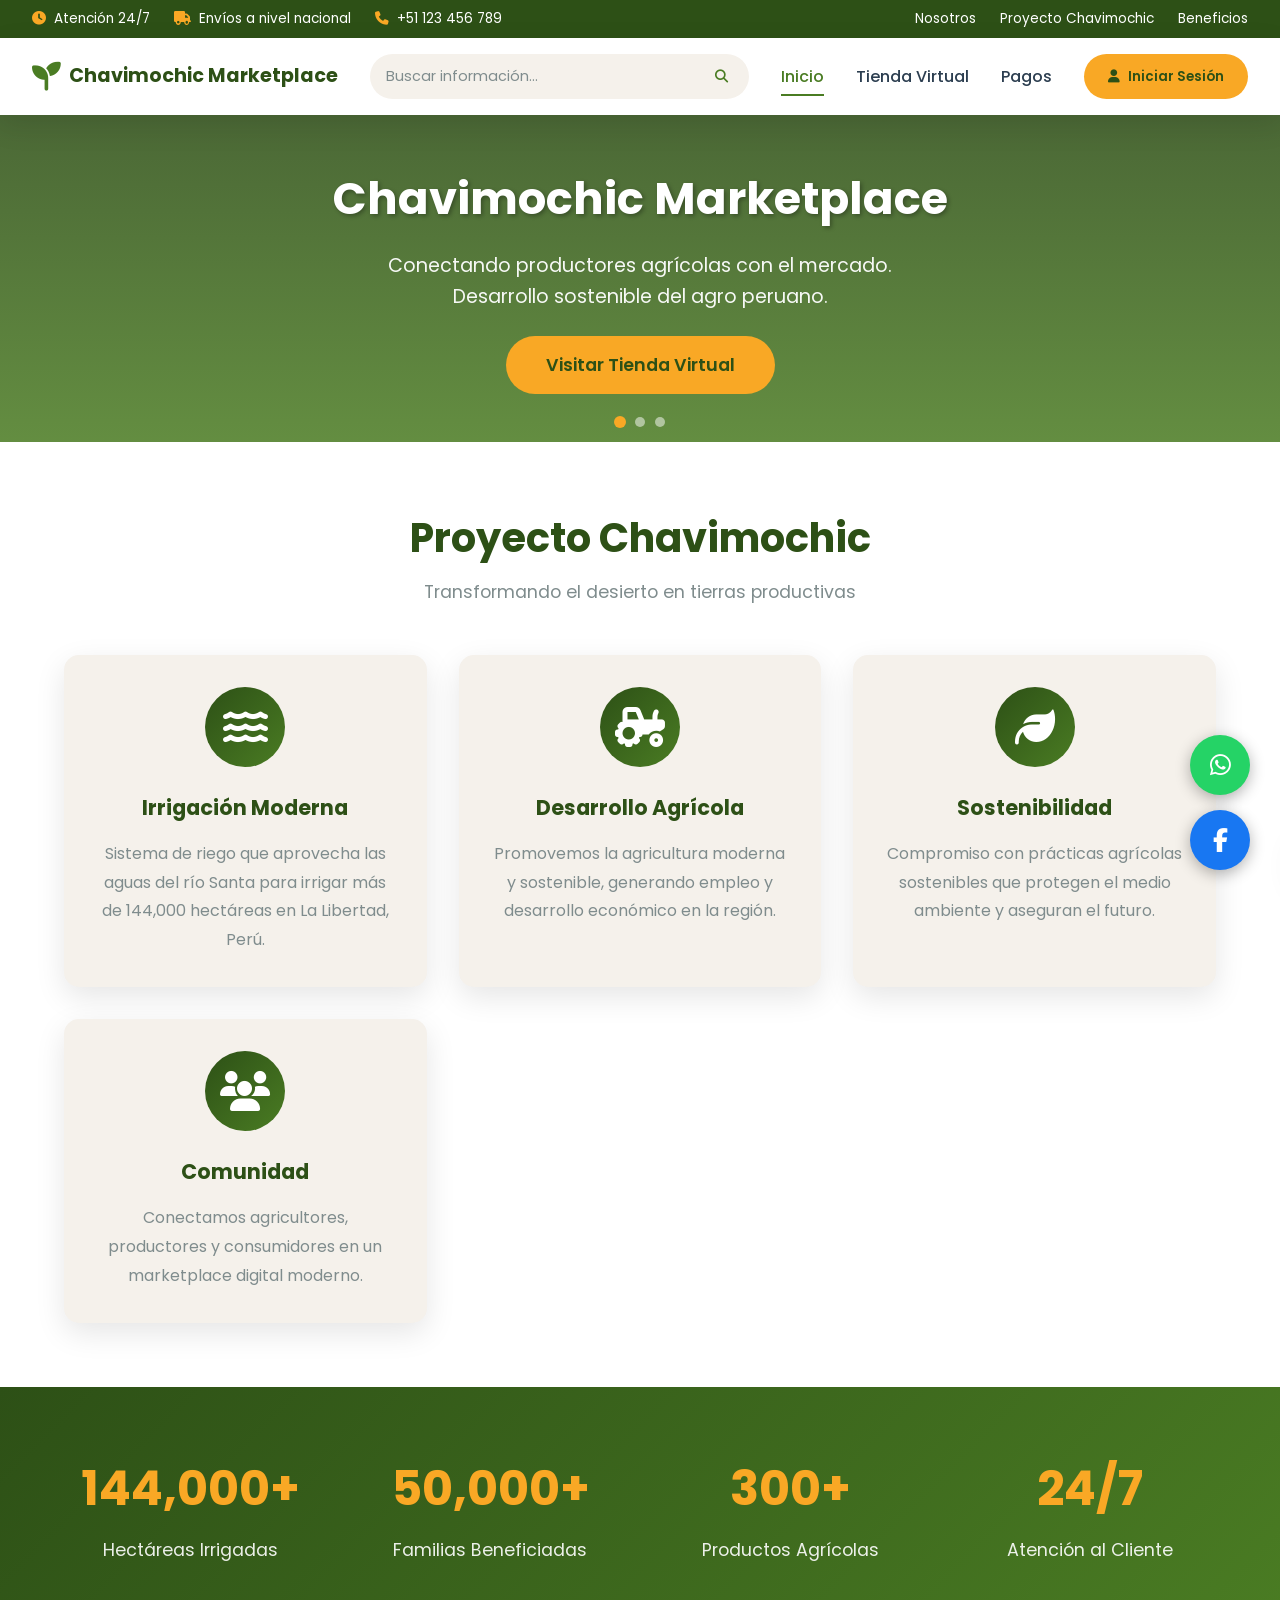
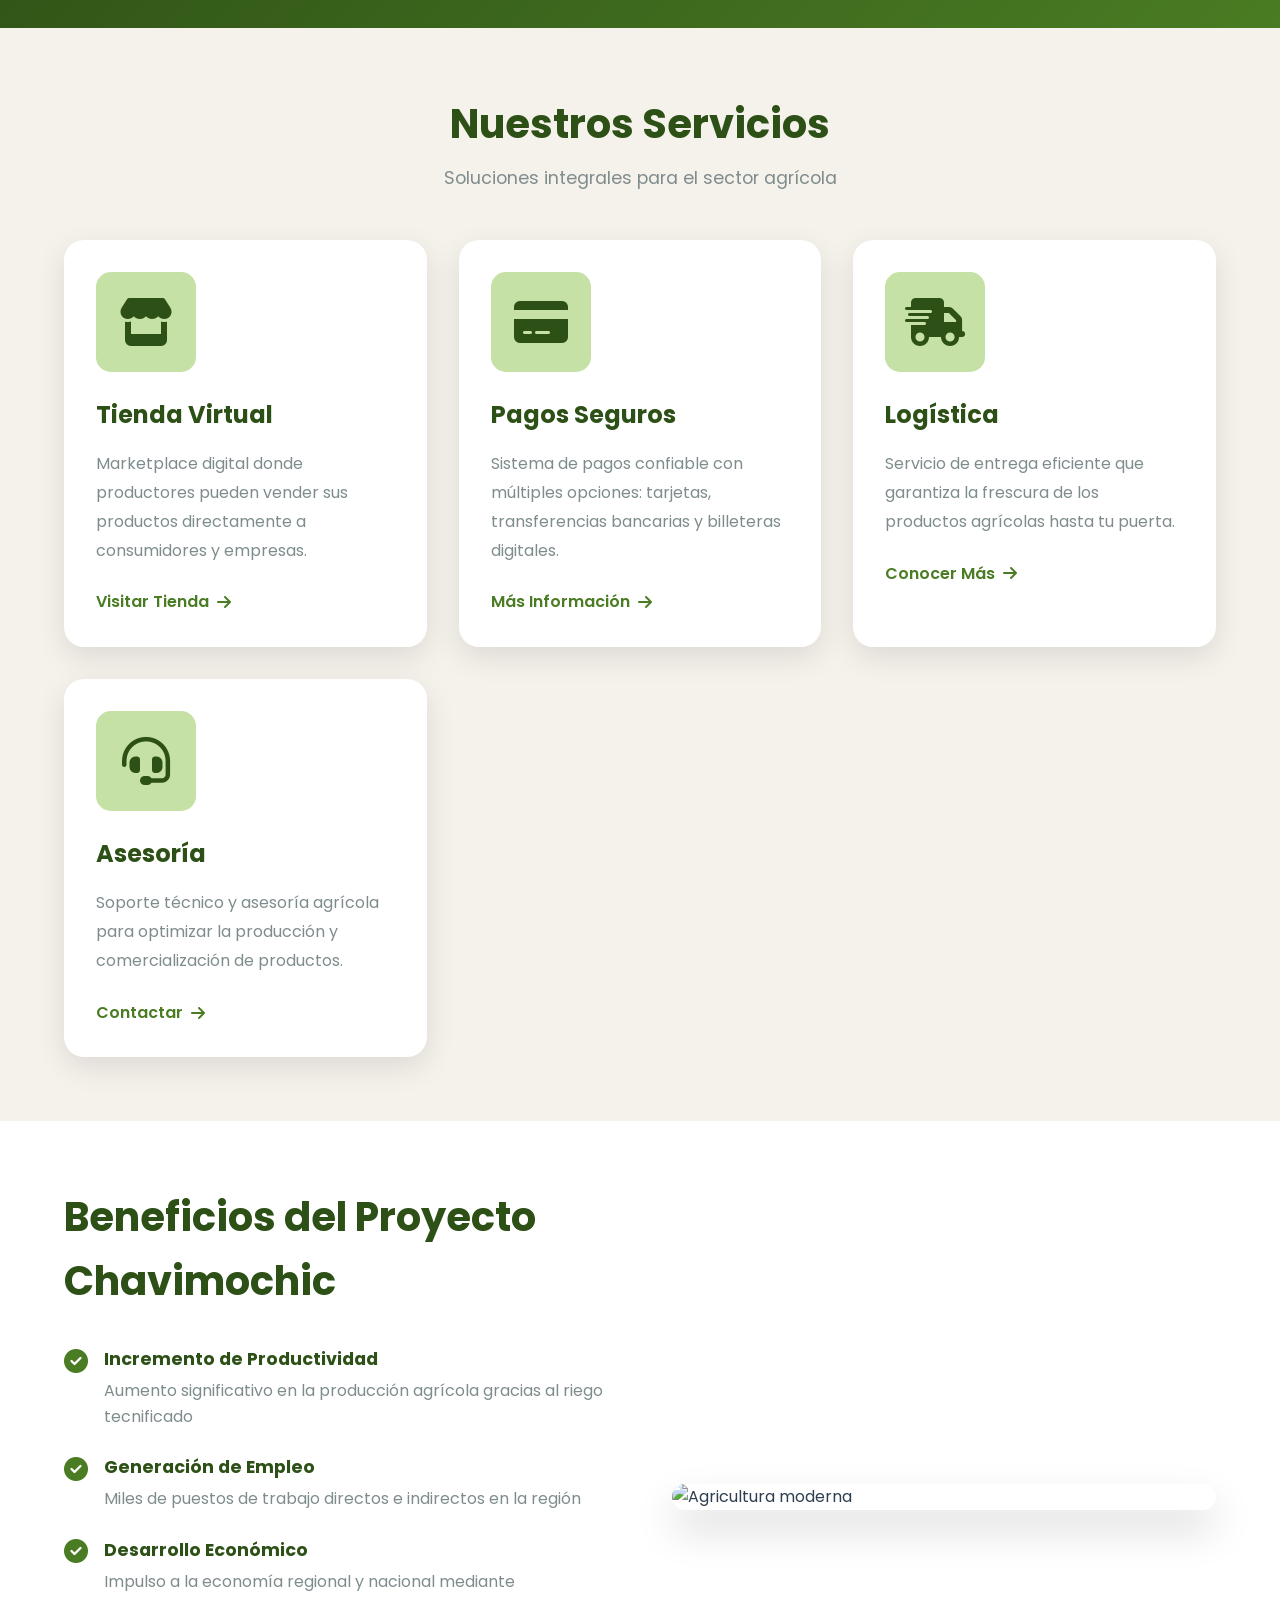
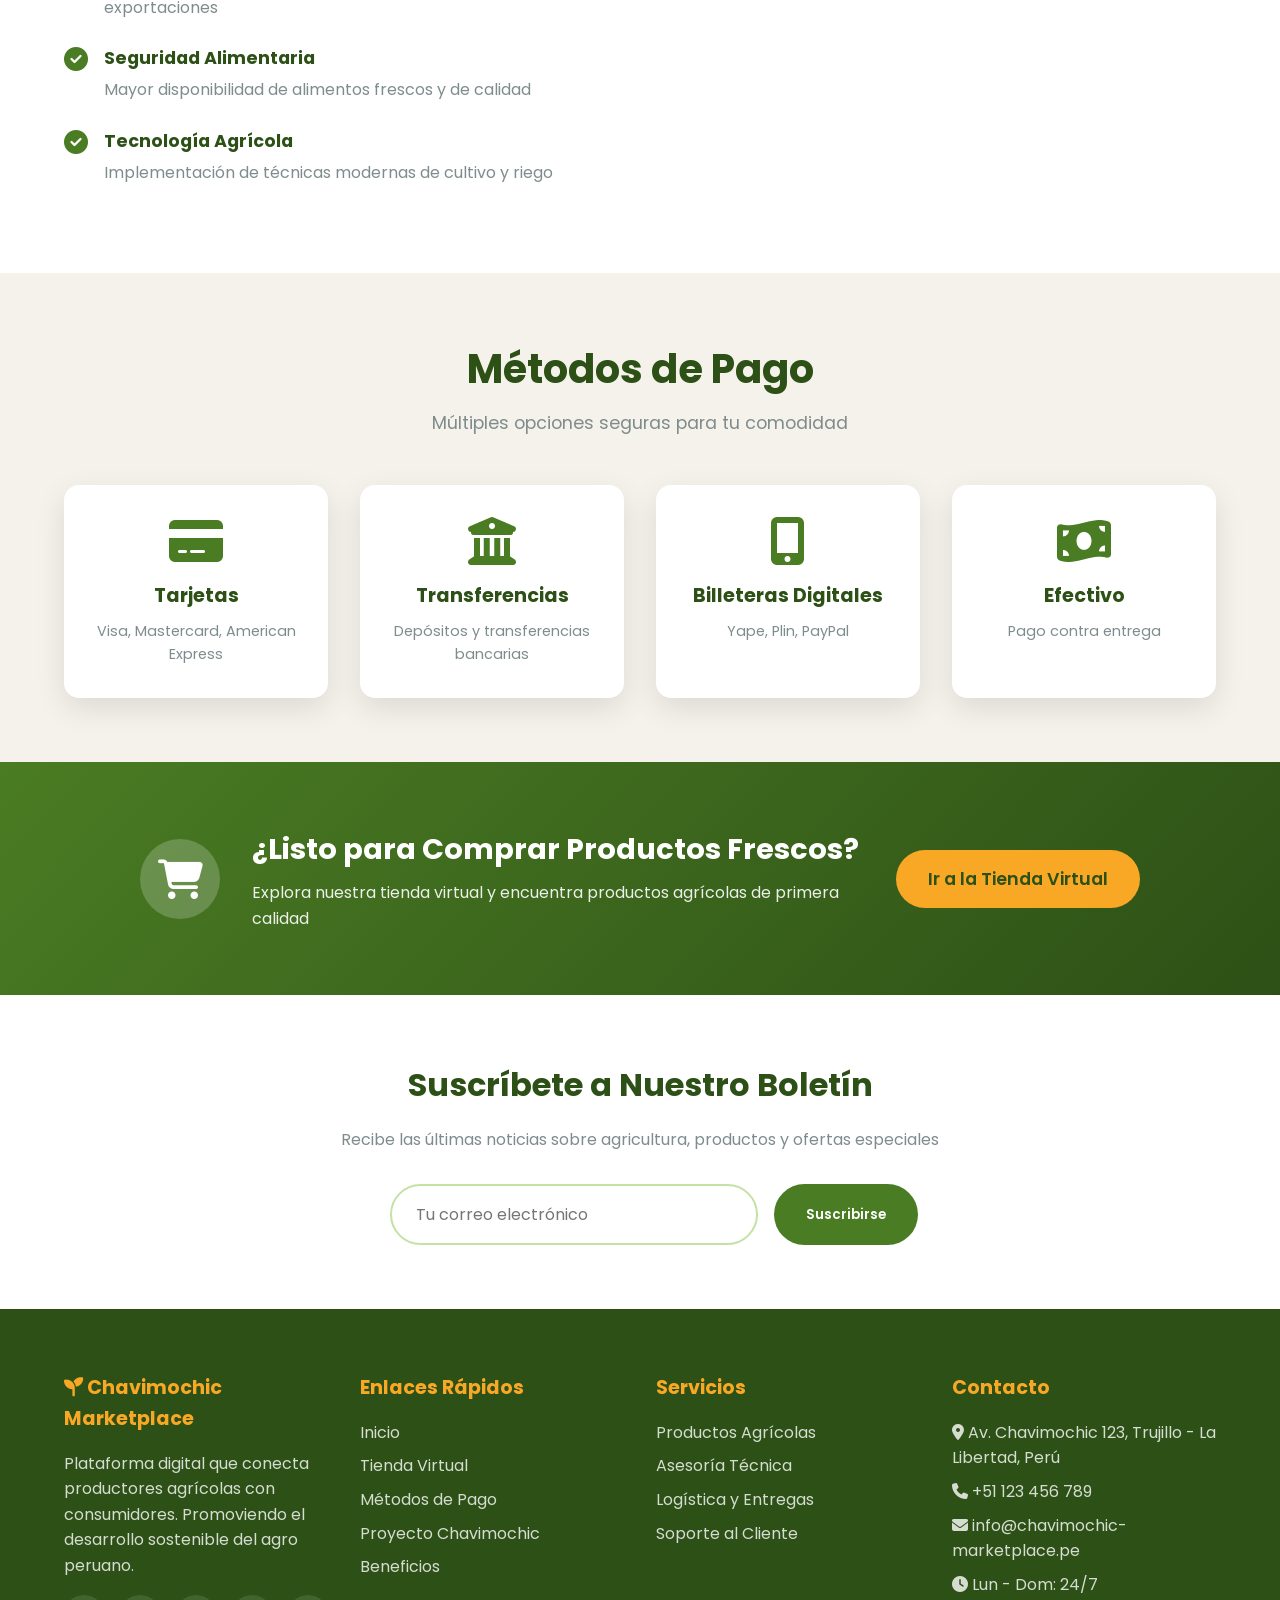
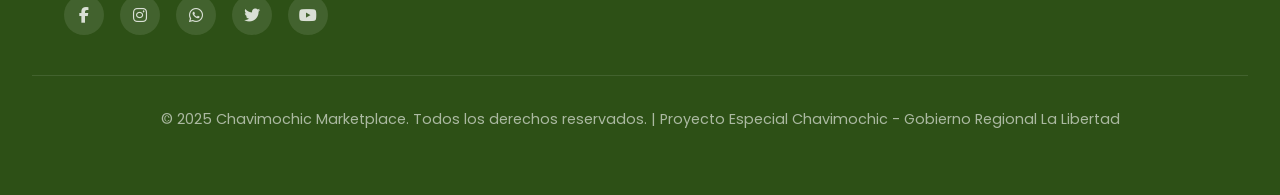
==== home.html @ 30373e7e "Crear página principal Chavimochic Marketplace con navegación integrada PÁGINA PRINCIPAL (home.html)" ====
<!DOCTYPE html>
<html lang="es">
<head>
    <meta charset="UTF-8">
    <meta name="viewport" content="width=device-width, initial-scale=1.0">
    <title>Chavimochic Marketplace - Agricultura y Desarrollo</title>
    <link href="https://fonts.googleapis.com/css2?family=Poppins:wght@300;400;500;600;700&display=swap" rel="stylesheet">
    <link rel="stylesheet" href="https://cdnjs.cloudflare.com/ajax/libs/font-awesome/6.4.0/css/all.min.css">
    <link rel="stylesheet" href="home-styles.css">
</head>
<body>
    <!-- Top Bar -->
    <div class="top-bar">
        <div class="top-bar-content">
            <div class="top-bar-left">
                <div class="top-bar-item">
                    <i class="fas fa-clock"></i>
                    <span>Atención 24/7</span>
                </div>
                <div class="top-bar-item">
                    <i class="fas fa-truck"></i>
                    <span>Envíos a nivel nacional</span>
                </div>
                <div class="top-bar-item">
                    <i class="fas fa-phone"></i>
                    <span>+51 123 456 789</span>
                </div>
            </div>
            <div class="top-bar-right">
                <a href="#nosotros" class="top-bar-link">Nosotros</a>
                <a href="#proyecto" class="top-bar-link">Proyecto Chavimochic</a>
                <a href="#beneficios" class="top-bar-link">Beneficios</a>
            </div>
        </div>
    </div>

    <!-- Header -->
    <header>
        <nav>
            <a href="home.html" class="logo">
                <i class="fas fa-seedling logo-icon"></i>
                <span class="logo-text">Chavimochic Marketplace</span>
            </a>
            <div class="search-bar">
                <input type="text" placeholder="Buscar información..." id="searchInput">
                <button onclick="performSearch()">
                    <i class="fas fa-search"></i>
                </button>
            </div>
            <ul class="nav-links">
                <li><a href="home.html" class="active">Inicio</a></li>
                <li><a href="index.html">Tienda Virtual</a></li>
                <li><a href="#pagos">Pagos</a></li>
            </ul>
            <button class="login-btn" onclick="openLoginModal()">
                <i class="fas fa-user"></i>
                <span>Iniciar Sesión</span>
            </button>
            <button class="menu-toggle" id="menuToggle">
                <i class="fas fa-bars"></i>
            </button>
        </nav>
    </header>

    <!-- Hero Section -->
    <section class="hero" id="inicio">
        <div class="hero-slides">
            <div class="hero-slide active"></div>
            <div class="hero-slide"></div>
            <div class="hero-slide"></div>
        </div>
        <div class="hero-content">
            <h1 id="heroTitle">Chavimochic Marketplace</h1>
            <p id="heroDescription">Conectando productores agrícolas con el mercado. Desarrollo sostenible del agro peruano.</p>
            <button class="hero-btn" onclick="window.location.href='index.html'">
                Visitar Tienda Virtual
            </button>
        </div>
        <div class="hero-indicators">
            <button class="hero-indicator active" onclick="goToHeroSlide(0)"></button>
            <button class="hero-indicator" onclick="goToHeroSlide(1)"></button>
            <button class="hero-indicator" onclick="goToHeroSlide(2)"></button>
        </div>
    </section>

    <!-- About Chavimochic -->
    <section class="about-section" id="proyecto">
        <div class="container">
            <div class="section-title">
                <h2>Proyecto Chavimochic</h2>
                <p>Transformando el desierto en tierras productivas</p>
            </div>
            <div class="about-grid">
                <div class="about-card">
                    <div class="about-icon">
                        <i class="fas fa-water"></i>
                    </div>
                    <h3>Irrigación Moderna</h3>
                    <p>Sistema de riego que aprovecha las aguas del río Santa para irrigar más de 144,000 hectáreas en La Libertad, Perú.</p>
                </div>
                <div class="about-card">
                    <div class="about-icon">
                        <i class="fas fa-tractor"></i>
                    </div>
                    <h3>Desarrollo Agrícola</h3>
                    <p>Promovemos la agricultura moderna y sostenible, generando empleo y desarrollo económico en la región.</p>
                </div>
                <div class="about-card">
                    <div class="about-icon">
                        <i class="fas fa-leaf"></i>
                    </div>
                    <h3>Sostenibilidad</h3>
                    <p>Compromiso con prácticas agrícolas sostenibles que protegen el medio ambiente y aseguran el futuro.</p>
                </div>
                <div class="about-card">
                    <div class="about-icon">
                        <i class="fas fa-users"></i>
                    </div>
                    <h3>Comunidad</h3>
                    <p>Conectamos agricultores, productores y consumidores en un marketplace digital moderno.</p>
                </div>
            </div>
        </div>
    </section>

    <!-- Statistics -->
    <section class="stats-section">
        <div class="container">
            <div class="stats-grid">
                <div class="stat-card">
                    <div class="stat-number">144,000+</div>
                    <div class="stat-label">Hectáreas Irrigadas</div>
                </div>
                <div class="stat-card">
                    <div class="stat-number">50,000+</div>
                    <div class="stat-label">Familias Beneficiadas</div>
                </div>
                <div class="stat-card">
                    <div class="stat-number">300+</div>
                    <div class="stat-label">Productos Agrícolas</div>
                </div>
                <div class="stat-card">
                    <div class="stat-number">24/7</div>
                    <div class="stat-label">Atención al Cliente</div>
                </div>
            </div>
        </div>
    </section>

    <!-- Services Section -->
    <section class="services-section" id="nosotros">
        <div class="container">
            <div class="section-title">
                <h2>Nuestros Servicios</h2>
                <p>Soluciones integrales para el sector agrícola</p>
            </div>
            <div class="services-grid">
                <div class="service-card">
                    <div class="service-image">
                        <i class="fas fa-store"></i>
                    </div>
                    <h3>Tienda Virtual</h3>
                    <p>Marketplace digital donde productores pueden vender sus productos directamente a consumidores y empresas.</p>
                    <a href="index.html" class="service-link">Visitar Tienda <i class="fas fa-arrow-right"></i></a>
                </div>
                <div class="service-card">
                    <div class="service-image">
                        <i class="fas fa-credit-card"></i>
                    </div>
                    <h3>Pagos Seguros</h3>
                    <p>Sistema de pagos confiable con múltiples opciones: tarjetas, transferencias bancarias y billeteras digitales.</p>
                    <a href="#pagos" class="service-link">Más Información <i class="fas fa-arrow-right"></i></a>
                </div>
                <div class="service-card">
                    <div class="service-image">
                        <i class="fas fa-shipping-fast"></i>
                    </div>
                    <h3>Logística</h3>
                    <p>Servicio de entrega eficiente que garantiza la frescura de los productos agrícolas hasta tu puerta.</p>
                    <a href="#" class="service-link">Conocer Más <i class="fas fa-arrow-right"></i></a>
                </div>
                <div class="service-card">
                    <div class="service-image">
                        <i class="fas fa-headset"></i>
                    </div>
                    <h3>Asesoría</h3>
                    <p>Soporte técnico y asesoría agrícola para optimizar la producción y comercialización de productos.</p>
                    <a href="#" class="service-link">Contactar <i class="fas fa-arrow-right"></i></a>
                </div>
            </div>
        </div>
    </section>

    <!-- Benefits Section -->
    <section class="benefits-section" id="beneficios">
        <div class="container">
            <div class="benefits-content">
                <div class="benefits-text">
                    <h2>Beneficios del Proyecto Chavimochic</h2>
                    <ul class="benefits-list">
                        <li>
                            <i class="fas fa-check-circle"></i>
                            <div>
                                <strong>Incremento de Productividad</strong>
                                <p>Aumento significativo en la producción agrícola gracias al riego tecnificado</p>
                            </div>
                        </li>
                        <li>
                            <i class="fas fa-check-circle"></i>
                            <div>
                                <strong>Generación de Empleo</strong>
                                <p>Miles de puestos de trabajo directos e indirectos en la región</p>
                            </div>
                        </li>
                        <li>
                            <i class="fas fa-check-circle"></i>
                            <div>
                                <strong>Desarrollo Económico</strong>
                                <p>Impulso a la economía regional y nacional mediante exportaciones</p>
                            </div>
                        </li>
                        <li>
                            <i class="fas fa-check-circle"></i>
                            <div>
                                <strong>Seguridad Alimentaria</strong>
                                <p>Mayor disponibilidad de alimentos frescos y de calidad</p>
                            </div>
                        </li>
                        <li>
                            <i class="fas fa-check-circle"></i>
                            <div>
                                <strong>Tecnología Agrícola</strong>
                                <p>Implementación de técnicas modernas de cultivo y riego</p>
                            </div>
                        </li>
                    </ul>
                </div>
                <div class="benefits-image">
                    <img src="https://images.unsplash.com/photo-1625246333195-78d9c38ad449?w=800" alt="Agricultura moderna">
                </div>
            </div>
        </div>
    </section>

    <!-- Payment Methods Section -->
    <section class="payment-section" id="pagos">
        <div class="container">
            <div class="section-title">
                <h2>Métodos de Pago</h2>
                <p>Múltiples opciones seguras para tu comodidad</p>
            </div>
            <div class="payment-grid">
                <div class="payment-card">
                    <i class="fas fa-credit-card"></i>
                    <h4>Tarjetas</h4>
                    <p>Visa, Mastercard, American Express</p>
                </div>
                <div class="payment-card">
                    <i class="fas fa-university"></i>
                    <h4>Transferencias</h4>
                    <p>Depósitos y transferencias bancarias</p>
                </div>
                <div class="payment-card">
                    <i class="fas fa-mobile-alt"></i>
                    <h4>Billeteras Digitales</h4>
                    <p>Yape, Plin, PayPal</p>
                </div>
                <div class="payment-card">
                    <i class="fas fa-money-bill-wave"></i>
                    <h4>Efectivo</h4>
                    <p>Pago contra entrega</p>
                </div>
            </div>
        </div>
    </section>

    <!-- CTA Section -->
    <section class="cta-section">
        <div class="cta-content">
            <div class="cta-icon">
                <i class="fas fa-shopping-cart"></i>
            </div>
            <div class="cta-text">
                <h3>¿Listo para Comprar Productos Frescos?</h3>
                <p>Explora nuestra tienda virtual y encuentra productos agrícolas de primera calidad</p>
            </div>
            <button class="cta-btn" onclick="window.location.href='index.html'">
                Ir a la Tienda Virtual
            </button>
        </div>
    </section>

    <!-- Newsletter Section -->
    <section class="newsletter-section">
        <div class="container">
            <div class="newsletter-content">
                <h3>Suscríbete a Nuestro Boletín</h3>
                <p>Recibe las últimas noticias sobre agricultura, productos y ofertas especiales</p>
                <form class="newsletter-form" onsubmit="handleNewsletter(event)">
                    <input type="email" placeholder="Tu correo electrónico" required>
                    <button type="submit">Suscribirse</button>
                </form>
            </div>
        </div>
    </section>

    <!-- Footer -->
    <footer>
        <div class="footer-content">
            <div class="footer-section">
                <h4><i class="fas fa-seedling"></i> Chavimochic Marketplace</h4>
                <p>Plataforma digital que conecta productores agrícolas con consumidores. Promoviendo el desarrollo sostenible del agro peruano.</p>
                <div class="social-links">
                    <a href="#" aria-label="Facebook"><i class="fab fa-facebook-f"></i></a>
                    <a href="#" aria-label="Instagram"><i class="fab fa-instagram"></i></a>
                    <a href="#" aria-label="WhatsApp"><i class="fab fa-whatsapp"></i></a>
                    <a href="#" aria-label="Twitter"><i class="fab fa-twitter"></i></a>
                    <a href="#" aria-label="YouTube"><i class="fab fa-youtube"></i></a>
                </div>
            </div>
            <div class="footer-section">
                <h4>Enlaces Rápidos</h4>
                <a href="home.html">Inicio</a>
                <a href="index.html">Tienda Virtual</a>
                <a href="#pagos">Métodos de Pago</a>
                <a href="#proyecto">Proyecto Chavimochic</a>
                <a href="#beneficios">Beneficios</a>
            </div>
            <div class="footer-section">
                <h4>Servicios</h4>
                <a href="index.html">Productos Agrícolas</a>
                <a href="#">Asesoría Técnica</a>
                <a href="#">Logística y Entregas</a>
                <a href="#">Soporte al Cliente</a>
            </div>
            <div class="footer-section">
                <h4>Contacto</h4>
                <p><i class="fas fa-map-marker-alt"></i> Av. Chavimochic 123, Trujillo - La Libertad, Perú</p>
                <p><i class="fas fa-phone"></i> +51 123 456 789</p>
                <p><i class="fas fa-envelope"></i> info@chavimochic-marketplace.pe</p>
                <p><i class="fas fa-clock"></i> Lun - Dom: 24/7</p>
            </div>
        </div>
        <div class="footer-bottom">
            <p>&copy; 2025 Chavimochic Marketplace. Todos los derechos reservados. | Proyecto Especial Chavimochic - Gobierno Regional La Libertad</p>
        </div>
    </footer>

    <!-- Login Modal -->
    <div class="modal-overlay" id="loginModal">
        <div class="modal-content">
            <button class="modal-close" onclick="closeLoginModal()">
                <i class="fas fa-times"></i>
            </button>
            <h2>Iniciar Sesión</h2>
            <form class="login-form" onsubmit="handleLogin(event)">
                <div class="form-group">
                    <label for="email">
                        <i class="fas fa-envelope"></i> Correo Electrónico
                    </label>
                    <input type="email" id="email" required placeholder="ejemplo@correo.com">
                </div>
                <div class="form-group">
                    <label for="password">
                        <i class="fas fa-lock"></i> Contraseña
                    </label>
                    <input type="password" id="password" required placeholder="••••••••">
                </div>
                <div class="form-options">
                    <label class="checkbox-label">
                        <input type="checkbox">
                        <span>Recordarme</span>
                    </label>
                    <a href="#" class="forgot-link">¿Olvidaste tu contraseña?</a>
                </div>
                <button type="submit" class="btn-submit">Iniciar Sesión</button>
                <div class="divider">o</div>
                <button type="button" class="btn-social btn-google">
                    <i class="fab fa-google"></i> Continuar con Google
                </button>
                <button type="button" class="btn-social btn-facebook">
                    <i class="fab fa-facebook-f"></i> Continuar con Facebook
                </button>
                <p class="signup-link">
                    ¿No tienes cuenta? <a href="#">Regístrate aquí</a>
                </p>
            </form>
        </div>
    </div>

    <!-- Notification -->
    <div class="notification" id="notification">
        <i class="fas fa-check-circle"></i>
        <span id="notificationText"></span>
    </div>

    <!-- Floating Buttons -->
    <div class="floating-buttons">
        <a href="https://wa.me/51123456789?text=Hola,%20necesito%20información%20sobre%20Chavimochic%20Marketplace" class="floating-btn whatsapp-btn" target="_blank" title="Contáctanos por WhatsApp">
            <i class="fab fa-whatsapp"></i>
        </a>
        <a href="#" class="floating-btn facebook-btn" target="_blank" title="Síguenos en Facebook">
            <i class="fab fa-facebook-f"></i>
        </a>
    </div>

    <script src="home-script.js"></script>
</body>
</html>
---- home-styles.css ----
/* ===== CSS Variables ===== */
:root {
    --primary-green: #2d5016;
    --secondary-green: #4a7c23;
    --light-green: #8bc34a;
    --accent-green: #c5e1a5;
    --earth-brown: #5d4e37;
    --light-brown: #8b7355;
    --cream: #f5f1eb;
    --wheat: #f9a825;
    --white: #ffffff;
    --text-dark: #2c3e50;
    --text-light: #7f8c8d;
    --shadow: 0 10px 30px rgba(0, 0, 0, 0.1);
    --shadow-hover: 0 20px 40px rgba(0, 0, 0, 0.15);
    --transition: all 0.3s ease;
}

/* ===== Reset & Base ===== */
* {
    margin: 0;
    padding: 0;
    box-sizing: border-box;
}

html {
    scroll-behavior: smooth;
    scroll-padding-top: 80px;
}

body {
    font-family: 'Poppins', sans-serif;
    background-color: var(--cream);
    color: var(--text-dark);
    line-height: 1.6;
    overflow-x: hidden;
}

img {
    max-width: 100%;
    height: auto;
    display: block;
}

button {
    font-family: inherit;
    cursor: pointer;
    border: none;
}

a {
    text-decoration: none;
    color: inherit;
}

.container {
    max-width: 1400px;
    margin: 0 auto;
    padding: 0 2rem;
}

/* ===== Top Bar ===== */
.top-bar {
    background: var(--primary-green);
    color: var(--white);
    padding: 0.5rem 2rem;
    font-size: 0.85rem;
}

.top-bar-content {
    max-width: 1400px;
    margin: 0 auto;
    display: flex;
    justify-content: space-between;
    align-items: center;
    flex-wrap: wrap;
}

.top-bar-left {
    display: flex;
    align-items: center;
    gap: 1.5rem;
    flex-wrap: wrap;
}

.top-bar-item {
    display: flex;
    align-items: center;
    gap: 0.5rem;
}

.top-bar-item i {
    color: var(--wheat);
}

.top-bar-right {
    display: flex;
    gap: 1.5rem;
    flex-wrap: wrap;
}

.top-bar-link {
    color: var(--white);
    transition: var(--transition);
}

.top-bar-link:hover {
    color: var(--wheat);
}

/* ===== Header ===== */
header {
    background: var(--white);
    padding: 1rem 2rem;
    position: sticky;
    top: 0;
    z-index: 1000;
    box-shadow: var(--shadow);
}

nav {
    max-width: 1400px;
    margin: 0 auto;
    display: flex;
    justify-content: space-between;
    align-items: center;
    gap: 2rem;
}

.logo {
    display: flex;
    align-items: center;
    gap: 0.5rem;
    font-size: 1.3rem;
    font-weight: 700;
    color: var(--primary-green);
}

.logo-icon {
    font-size: 1.8rem;
    color: var(--secondary-green);
}

.logo-text {
    font-size: 1.2rem;
}

/* Search Bar */
.search-bar {
    display: flex;
    align-items: center;
    background: var(--cream);
    border-radius: 25px;
    padding: 0.5rem 1rem;
    flex: 1;
    max-width: 400px;
}

.search-bar input {
    border: none;
    background: none;
    outline: none;
    width: 100%;
    font-family: inherit;
    font-size: 0.9rem;
    color: var(--text-dark);
}

.search-bar input::placeholder {
    color: var(--text-light);
}

.search-bar button {
    background: none;
    color: var(--secondary-green);
    padding: 0.3rem;
    transition: var(--transition);
}

.search-bar button:hover {
    color: var(--primary-green);
}

.nav-links {
    display: flex;
    gap: 2rem;
    list-style: none;
}

.nav-links a {
    color: var(--text-dark);
    font-weight: 500;
    transition: var(--transition);
    position: relative;
    padding: 0.5rem 0;
}

.nav-links a.active,
.nav-links a:hover {
    color: var(--secondary-green);
}

.nav-links a::after {
    content: '';
    position: absolute;
    bottom: 0;
    left: 0;
    width: 0;
    height: 2px;
    background: var(--secondary-green);
    transition: var(--transition);
}

.nav-links a.active::after,
.nav-links a:hover::after {
    width: 100%;
}

.login-btn {
    background: var(--wheat);
    padding: 0.8rem 1.5rem;
    border-radius: 50px;
    display: flex;
    align-items: center;
    gap: 0.5rem;
    font-weight: 600;
    color: var(--primary-green);
    transition: var(--transition);
}

.login-btn:hover {
    transform: scale(1.05);
    box-shadow: 0 5px 15px rgba(249, 168, 37, 0.4);
}

.menu-toggle {
    display: none;
    background: none;
    color: var(--text-dark);
    font-size: 1.5rem;
    padding: 0.5rem;
}

/* ===== Hero Section ===== */
.hero {
    position: relative;
    padding: 3rem 2rem;
    text-align: center;
    color: var(--white);
    overflow: hidden;
    min-height: 250px;
    display: flex;
    align-items: center;
    justify-content: center;
}

.hero-slides {
    position: absolute;
    top: 0;
    left: 0;
    width: 100%;
    height: 100%;
    z-index: 1;
}

.hero-slide {
    position: absolute;
    top: 0;
    left: 0;
    width: 100%;
    height: 100%;
    opacity: 0;
    transition: opacity 1s ease-in-out;
    background-size: cover;
    background-position: center;
}

.hero-slide::before {
    content: '';
    position: absolute;
    top: 0;
    left: 0;
    width: 100%;
    height: 100%;
    background: linear-gradient(rgba(45, 80, 22, 0.85), rgba(74, 124, 35, 0.85));
}

.hero-slide.active {
    opacity: 1;
}

.hero-slide:nth-child(1) {
    background-image: url('https://images.unsplash.com/photo-1500382017468-9049fed747ef?w=1920');
}

.hero-slide:nth-child(2) {
    background-image: url('https://images.unsplash.com/photo-1625246333195-78d9c38ad449?w=1920');
}

.hero-slide:nth-child(3) {
    background-image: url('https://images.unsplash.com/photo-1464226184884-fa280b87c399?w=1920');
}

.hero-content {
    position: relative;
    z-index: 2;
    max-width: 800px;
}

.hero h1 {
    font-size: 2.8rem;
    margin-bottom: 1rem;
    text-shadow: 2px 2px 4px rgba(0, 0, 0, 0.3);
}

.hero p {
    font-size: 1.2rem;
    max-width: 600px;
    margin: 0 auto 1.5rem;
    opacity: 0.95;
}

.hero-btn {
    background: var(--wheat);
    color: var(--primary-green);
    padding: 1rem 2.5rem;
    border-radius: 50px;
    font-size: 1.1rem;
    font-weight: 600;
    cursor: pointer;
    transition: var(--transition);
    font-family: inherit;
}

.hero-btn:hover {
    transform: translateY(-3px);
    box-shadow: 0 10px 20px rgba(0, 0, 0, 0.2);
    background: var(--white);
}

.hero-indicators {
    position: absolute;
    bottom: 15px;
    left: 50%;
    transform: translateX(-50%);
    display: flex;
    gap: 10px;
    z-index: 3;
}

.hero-indicator {
    width: 10px;
    height: 10px;
    border-radius: 50%;
    background: rgba(255, 255, 255, 0.5);
    border: none;
    cursor: pointer;
    transition: var(--transition);
}

.hero-indicator.active {
    background: var(--wheat);
    transform: scale(1.2);
}

/* ===== Section Title ===== */
.section-title {
    text-align: center;
    margin-bottom: 3rem;
}

.section-title h2 {
    font-size: 2.5rem;
    color: var(--primary-green);
    margin-bottom: 0.5rem;
}

.section-title p {
    color: var(--text-light);
    font-size: 1.1rem;
}

/* ===== About Section ===== */
.about-section {
    padding: 4rem 2rem;
    background: var(--white);
}

.about-grid {
    display: grid;
    grid-template-columns: repeat(auto-fit, minmax(280px, 1fr));
    gap: 2rem;
}

.about-card {
    background: var(--cream);
    padding: 2rem;
    border-radius: 15px;
    text-align: center;
    transition: var(--transition);
    box-shadow: var(--shadow);
}

.about-card:hover {
    transform: translateY(-10px);
    box-shadow: var(--shadow-hover);
}

.about-icon {
    width: 80px;
    height: 80px;
    background: linear-gradient(135deg, var(--primary-green), var(--secondary-green));
    border-radius: 50%;
    display: flex;
    align-items: center;
    justify-content: center;
    margin: 0 auto 1.5rem;
}

.about-icon i {
    font-size: 2.5rem;
    color: var(--white);
}

.about-card h3 {
    font-size: 1.3rem;
    color: var(--primary-green);
    margin-bottom: 1rem;
}

.about-card p {
    color: var(--text-light);
    line-height: 1.8;
}

/* ===== Statistics Section ===== */
.stats-section {
    padding: 4rem 2rem;
    background: linear-gradient(135deg, var(--primary-green), var(--secondary-green));
    color: var(--white);
}

.stats-grid {
    display: grid;
    grid-template-columns: repeat(auto-fit, minmax(200px, 1fr));
    gap: 3rem;
}

.stat-card {
    text-align: center;
}

.stat-number {
    font-size: 3rem;
    font-weight: 700;
    color: var(--wheat);
    margin-bottom: 0.5rem;
}

.stat-label {
    font-size: 1.1rem;
    opacity: 0.9;
}

/* ===== Services Section ===== */
.services-section {
    padding: 4rem 2rem;
    background: var(--cream);
}

.services-grid {
    display: grid;
    grid-template-columns: repeat(auto-fit, minmax(280px, 1fr));
    gap: 2rem;
}

.service-card {
    background: var(--white);
    padding: 2rem;
    border-radius: 20px;
    transition: var(--transition);
    box-shadow: var(--shadow);
}

.service-card:hover {
    transform: translateY(-10px);
    box-shadow: var(--shadow-hover);
}

.service-image {
    width: 100px;
    height: 100px;
    background: var(--accent-green);
    border-radius: 15px;
    display: flex;
    align-items: center;
    justify-content: center;
    margin-bottom: 1.5rem;
}

.service-image i {
    font-size: 3rem;
    color: var(--primary-green);
}

.service-card h3 {
    font-size: 1.5rem;
    color: var(--primary-green);
    margin-bottom: 1rem;
}

.service-card p {
    color: var(--text-light);
    margin-bottom: 1.5rem;
    line-height: 1.8;
}

.service-link {
    color: var(--secondary-green);
    font-weight: 600;
    display: inline-flex;
    align-items: center;
    gap: 0.5rem;
    transition: var(--transition);
}

.service-link:hover {
    color: var(--primary-green);
    gap: 1rem;
}

/* ===== Benefits Section ===== */
.benefits-section {
    padding: 4rem 2rem;
    background: var(--white);
}

.benefits-content {
    display: grid;
    grid-template-columns: 1fr 1fr;
    gap: 4rem;
    align-items: center;
}

.benefits-text h2 {
    font-size: 2.5rem;
    color: var(--primary-green);
    margin-bottom: 2rem;
}

.benefits-list {
    list-style: none;
}

.benefits-list li {
    display: flex;
    gap: 1rem;
    margin-bottom: 1.5rem;
    align-items: flex-start;
}

.benefits-list i {
    font-size: 1.5rem;
    color: var(--secondary-green);
    flex-shrink: 0;
    margin-top: 0.2rem;
}

.benefits-list strong {
    display: block;
    color: var(--primary-green);
    font-size: 1.1rem;
    margin-bottom: 0.3rem;
}

.benefits-list p {
    color: var(--text-light);
}

.benefits-image img {
    border-radius: 20px;
    box-shadow: var(--shadow-hover);
    width: 100%;
}

/* ===== Payment Section ===== */
.payment-section {
    padding: 4rem 2rem;
    background: var(--cream);
}

.payment-grid {
    display: grid;
    grid-template-columns: repeat(auto-fit, minmax(250px, 1fr));
    gap: 2rem;
}

.payment-card {
    background: var(--white);
    padding: 2rem;
    border-radius: 15px;
    text-align: center;
    box-shadow: var(--shadow);
    transition: var(--transition);
}

.payment-card:hover {
    transform: translateY(-5px);
    box-shadow: var(--shadow-hover);
}

.payment-card i {
    font-size: 3rem;
    color: var(--secondary-green);
    margin-bottom: 1rem;
}

.payment-card h4 {
    font-size: 1.2rem;
    color: var(--primary-green);
    margin-bottom: 0.5rem;
}

.payment-card p {
    color: var(--text-light);
    font-size: 0.9rem;
}

/* ===== CTA Section ===== */
.cta-section {
    padding: 4rem 2rem;
    background: linear-gradient(135deg, var(--secondary-green), var(--primary-green));
}

.cta-content {
    max-width: 1000px;
    margin: 0 auto;
    display: flex;
    align-items: center;
    justify-content: space-between;
    gap: 2rem;
    flex-wrap: wrap;
}

.cta-icon {
    width: 80px;
    height: 80px;
    background: rgba(255, 255, 255, 0.2);
    border-radius: 50%;
    display: flex;
    align-items: center;
    justify-content: center;
    flex-shrink: 0;
}

.cta-icon i {
    font-size: 2.5rem;
    color: var(--white);
}

.cta-text {
    flex: 1;
    color: var(--white);
}

.cta-text h3 {
    font-size: 1.8rem;
    margin-bottom: 0.5rem;
}

.cta-text p {
    opacity: 0.9;
}

.cta-btn {
    background: var(--wheat);
    color: var(--primary-green);
    padding: 1rem 2rem;
    border-radius: 50px;
    font-size: 1.1rem;
    font-weight: 600;
    transition: var(--transition);
    white-space: nowrap;
}

.cta-btn:hover {
    background: var(--white);
    transform: translateY(-3px);
    box-shadow: 0 10px 20px rgba(0, 0, 0, 0.2);
}

/* ===== Newsletter Section ===== */
.newsletter-section {
    padding: 4rem 2rem;
    background: var(--white);
}

.newsletter-content {
    max-width: 700px;
    margin: 0 auto;
    text-align: center;
}

.newsletter-content h3 {
    font-size: 2rem;
    color: var(--primary-green);
    margin-bottom: 1rem;
}

.newsletter-content p {
    color: var(--text-light);
    margin-bottom: 2rem;
}

.newsletter-form {
    display: flex;
    gap: 1rem;
    max-width: 500px;
    margin: 0 auto;
}

.newsletter-form input {
    flex: 1;
    padding: 1rem 1.5rem;
    border: 2px solid var(--accent-green);
    border-radius: 50px;
    font-family: inherit;
    font-size: 1rem;
    outline: none;
    transition: var(--transition);
}

.newsletter-form input:focus {
    border-color: var(--secondary-green);
}

.newsletter-form button {
    background: var(--secondary-green);
    color: var(--white);
    padding: 1rem 2rem;
    border-radius: 50px;
    font-weight: 600;
    transition: var(--transition);
    white-space: nowrap;
}

.newsletter-form button:hover {
    background: var(--primary-green);
    transform: translateY(-2px);
}

/* ===== Footer ===== */
footer {
    background: var(--primary-green);
    color: var(--white);
    padding: 4rem 2rem 2rem;
}

.footer-content {
    max-width: 1400px;
    margin: 0 auto;
    display: grid;
    grid-template-columns: repeat(auto-fit, minmax(250px, 1fr));
    gap: 2rem;
    margin-bottom: 2rem;
    padding: 0 2rem;
}

.footer-section h4 {
    font-size: 1.2rem;
    margin-bottom: 1rem;
    color: var(--wheat);
}

.footer-section p,
.footer-section a {
    color: rgba(255, 255, 255, 0.8);
    display: block;
    margin-bottom: 0.5rem;
    transition: var(--transition);
}

.footer-section a:hover {
    color: var(--wheat);
    padding-left: 5px;
}

.social-links {
    display: flex;
    gap: 1rem;
    margin-top: 1rem;
}

.social-links a {
    background: rgba(255, 255, 255, 0.1);
    width: 40px;
    height: 40px;
    border-radius: 50%;
    display: flex;
    align-items: center;
    justify-content: center;
    transition: var(--transition);
    padding: 0;
}

.social-links a:hover {
    background: var(--wheat);
    color: var(--primary-green);
    transform: translateY(-3px);
}

.footer-bottom {
    max-width: 1400px;
    margin: 0 auto;
    padding: 2rem;
    padding-top: 2rem;
    border-top: 1px solid rgba(255, 255, 255, 0.1);
    text-align: center;
    color: rgba(255, 255, 255, 0.6);
    font-size: 0.9rem;
}

/* ===== Login Modal ===== */
.modal-overlay {
    position: fixed;
    top: 0;
    left: 0;
    width: 100%;
    height: 100%;
    background: rgba(0, 0, 0, 0.7);
    display: flex;
    align-items: center;
    justify-content: center;
    opacity: 0;
    visibility: hidden;
    transition: var(--transition);
    z-index: 5000;
}

.modal-overlay.active {
    opacity: 1;
    visibility: visible;
}

.modal-content {
    background: var(--white);
    padding: 3rem;
    border-radius: 20px;
    max-width: 450px;
    width: 90%;
    max-height: 90vh;
    overflow-y: auto;
    position: relative;
    box-shadow: var(--shadow-hover);
}

.modal-close {
    position: absolute;
    top: 1rem;
    right: 1rem;
    background: none;
    color: var(--text-light);
    font-size: 1.5rem;
    padding: 0.5rem;
    transition: var(--transition);
}

.modal-close:hover {
    color: var(--primary-green);
    transform: rotate(90deg);
}

.modal-content h2 {
    color: var(--primary-green);
    margin-bottom: 2rem;
    text-align: center;
    font-size: 2rem;
}

.login-form {
    display: flex;
    flex-direction: column;
    gap: 1.5rem;
}

.form-group {
    display: flex;
    flex-direction: column;
    gap: 0.5rem;
}

.form-group label {
    color: var(--text-dark);
    font-weight: 500;
    display: flex;
    align-items: center;
    gap: 0.5rem;
}

.form-group label i {
    color: var(--secondary-green);
}

.form-group input {
    padding: 1rem;
    border: 2px solid var(--accent-green);
    border-radius: 10px;
    font-family: inherit;
    font-size: 1rem;
    outline: none;
    transition: var(--transition);
}

.form-group input:focus {
    border-color: var(--secondary-green);
}

.form-options {
    display: flex;
    justify-content: space-between;
    align-items: center;
    font-size: 0.9rem;
}

.checkbox-label {
    display: flex;
    align-items: center;
    gap: 0.5rem;
    cursor: pointer;
}

.forgot-link {
    color: var(--secondary-green);
    transition: var(--transition);
}

.forgot-link:hover {
    color: var(--primary-green);
    text-decoration: underline;
}

.btn-submit {
    background: var(--secondary-green);
    color: var(--white);
    padding: 1rem;
    border-radius: 10px;
    font-size: 1.1rem;
    font-weight: 600;
    transition: var(--transition);
}

.btn-submit:hover {
    background: var(--primary-green);
    transform: translateY(-2px);
}

.divider {
    text-align: center;
    color: var(--text-light);
    position: relative;
}

.divider::before,
.divider::after {
    content: '';
    position: absolute;
    top: 50%;
    width: 40%;
    height: 1px;
    background: var(--accent-green);
}

.divider::before {
    left: 0;
}

.divider::after {
    right: 0;
}

.btn-social {
    padding: 1rem;
    border-radius: 10px;
    font-weight: 600;
    transition: var(--transition);
    display: flex;
    align-items: center;
    justify-content: center;
    gap: 0.5rem;
}

.btn-google {
    background: var(--white);
    color: var(--text-dark);
    border: 2px solid var(--accent-green);
}

.btn-google:hover {
    background: #db4437;
    color: var(--white);
    border-color: #db4437;
}

.btn-facebook {
    background: var(--white);
    color: var(--text-dark);
    border: 2px solid var(--accent-green);
}

.btn-facebook:hover {
    background: #1877f2;
    color: var(--white);
    border-color: #1877f2;
}

.signup-link {
    text-align: center;
    color: var(--text-light);
    font-size: 0.9rem;
}

.signup-link a {
    color: var(--secondary-green);
    font-weight: 600;
    transition: var(--transition);
}

.signup-link a:hover {
    color: var(--primary-green);
    text-decoration: underline;
}

/* ===== Notification ===== */
.notification {
    position: fixed;
    bottom: 20px;
    right: 20px;
    background: var(--secondary-green);
    color: var(--white);
    padding: 1rem 1.5rem;
    border-radius: 10px;
    box-shadow: var(--shadow);
    transform: translateX(150%);
    transition: var(--transition);
    z-index: 3000;
    display: flex;
    align-items: center;
    gap: 0.5rem;
}

.notification.show {
    transform: translateX(0);
}

/* ===== Floating Buttons ===== */
.floating-buttons {
    position: fixed;
    bottom: 30px;
    right: 30px;
    display: flex;
    flex-direction: column;
    gap: 15px;
    z-index: 1500;
}

.floating-btn {
    width: 60px;
    height: 60px;
    border-radius: 50%;
    display: flex;
    align-items: center;
    justify-content: center;
    color: var(--white);
    font-size: 1.5rem;
    box-shadow: 0 4px 15px rgba(0, 0, 0, 0.3);
    transition: var(--transition);
    animation: pulse 2s infinite;
}

.floating-btn:hover {
    transform: scale(1.1);
    box-shadow: 0 6px 20px rgba(0, 0, 0, 0.4);
}

.whatsapp-btn {
    background: #25d366;
}

.whatsapp-btn:hover {
    background: #128c7e;
}

.facebook-btn {
    background: #1877f2;
}

.facebook-btn:hover {
    background: #0d5bbd;
}

@keyframes pulse {
    0%, 100% {
        box-shadow: 0 4px 15px rgba(0, 0, 0, 0.3);
    }
    50% {
        box-shadow: 0 4px 25px rgba(0, 0, 0, 0.5);
    }
}

/* ===== Responsive Design ===== */
@media (max-width: 968px) {
    .top-bar-content {
        flex-direction: column;
        gap: 0.5rem;
        text-align: center;
    }

    .top-bar-left,
    .top-bar-right {
        flex-wrap: wrap;
        justify-content: center;
    }

    .search-bar {
        display: none;
    }

    .nav-links {
        display: none;
    }

    .menu-toggle {
        display: block;
    }

    .hero h1 {
        font-size: 2rem;
    }

    .hero p {
        font-size: 1rem;
    }

    .section-title h2 {
        font-size: 2rem;
    }

    .benefits-content {
        grid-template-columns: 1fr;
    }

    .cta-content {
        justify-content: center;
        text-align: center;
    }

    .newsletter-form {
        flex-direction: column;
    }
}

@media (max-width: 768px) {
    header {
        padding: 1rem;
    }

    .logo {
        font-size: 1rem;
    }

    .logo-text {
        font-size: 1rem;
    }

    .hero {
        padding: 2rem 1rem;
        min-height: 200px;
    }

    .hero h1 {
        font-size: 1.8rem;
    }

    .about-section,
    .services-section,
    .benefits-section,
    .payment-section {
        padding: 3rem 1rem;
    }

    .stat-number {
        font-size: 2.5rem;
    }
}

@media (max-width: 480px) {
    .hero h1 {
        font-size: 1.5rem;
    }

    .hero p {
        font-size: 0.9rem;
    }

    .login-btn span {
        display: none;
    }

    .floating-buttons {
        bottom: 20px;
        right: 20px;
    }

    .floating-btn {
        width: 50px;
        height: 50px;
        font-size: 1.2rem;
    }

    .modal-content {
        padding: 2rem 1.5rem;
    }

    .stat-number {
        font-size: 2rem;
    }
}
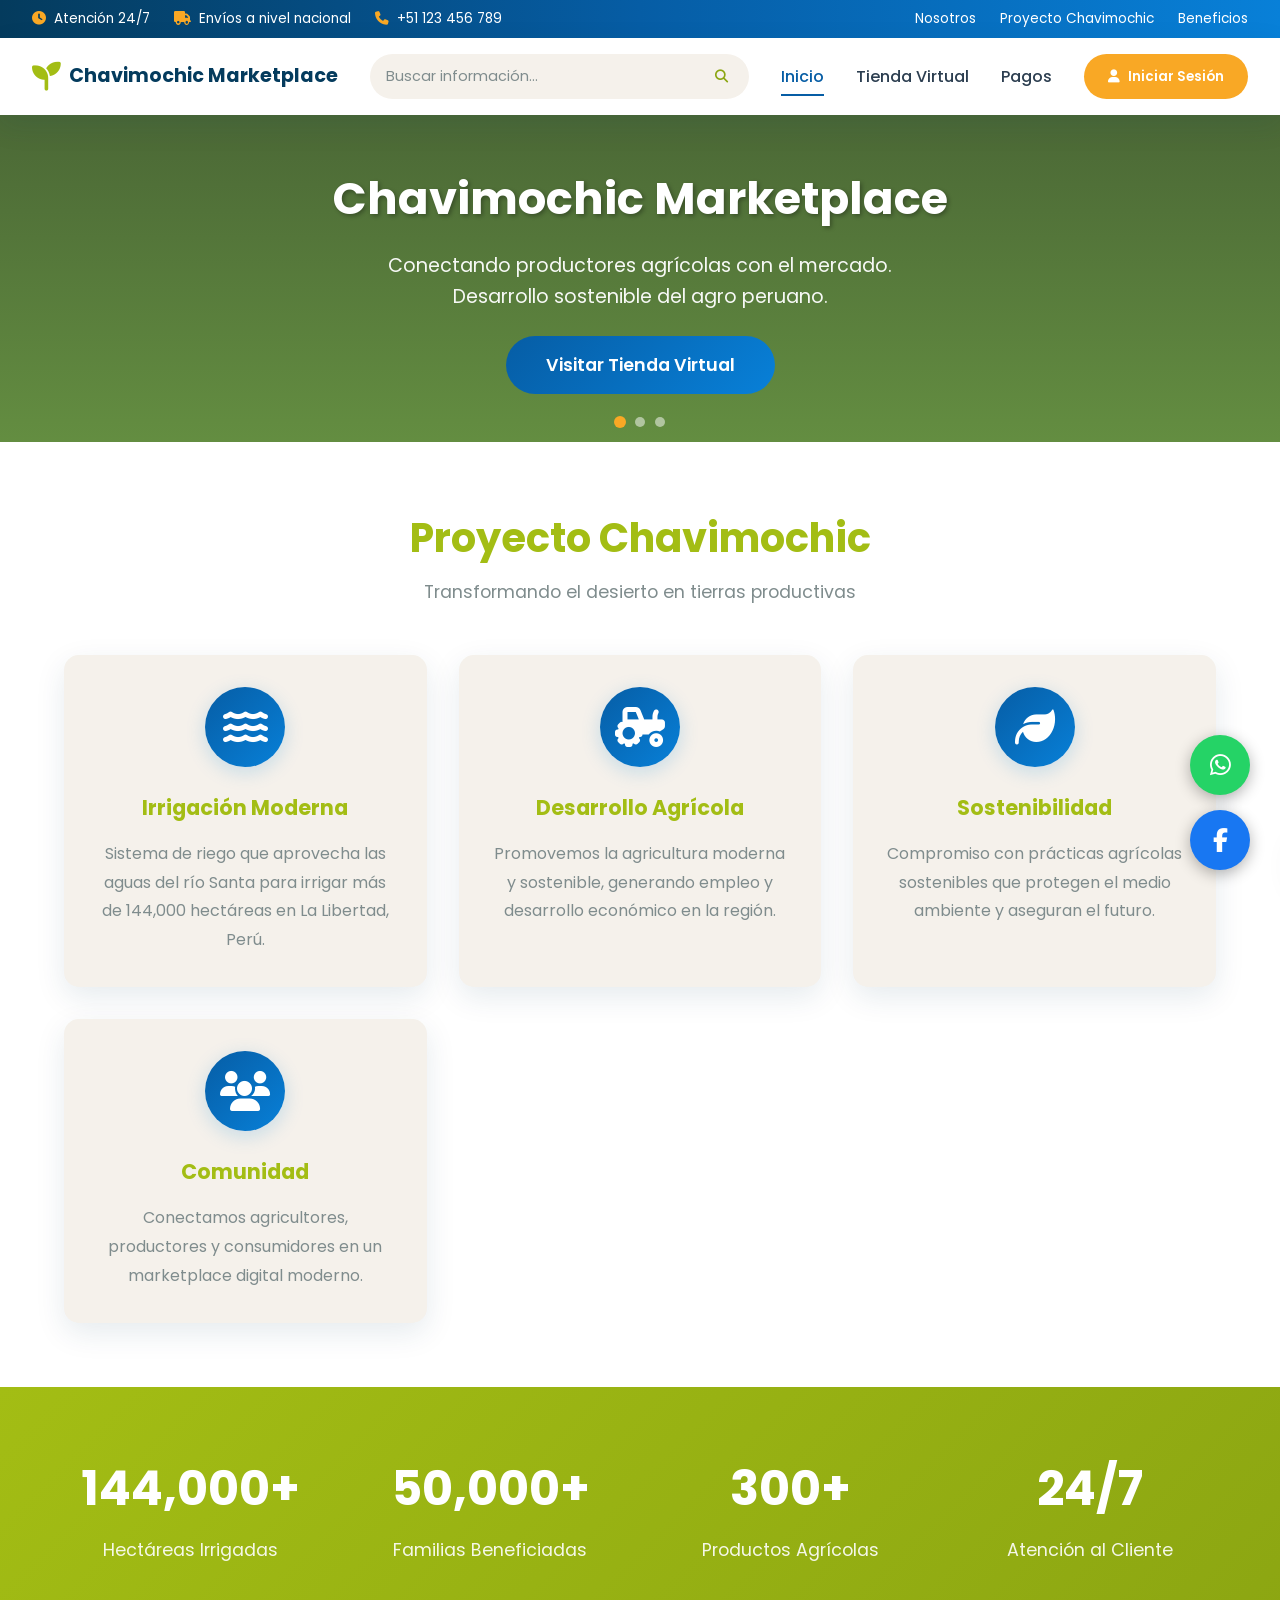
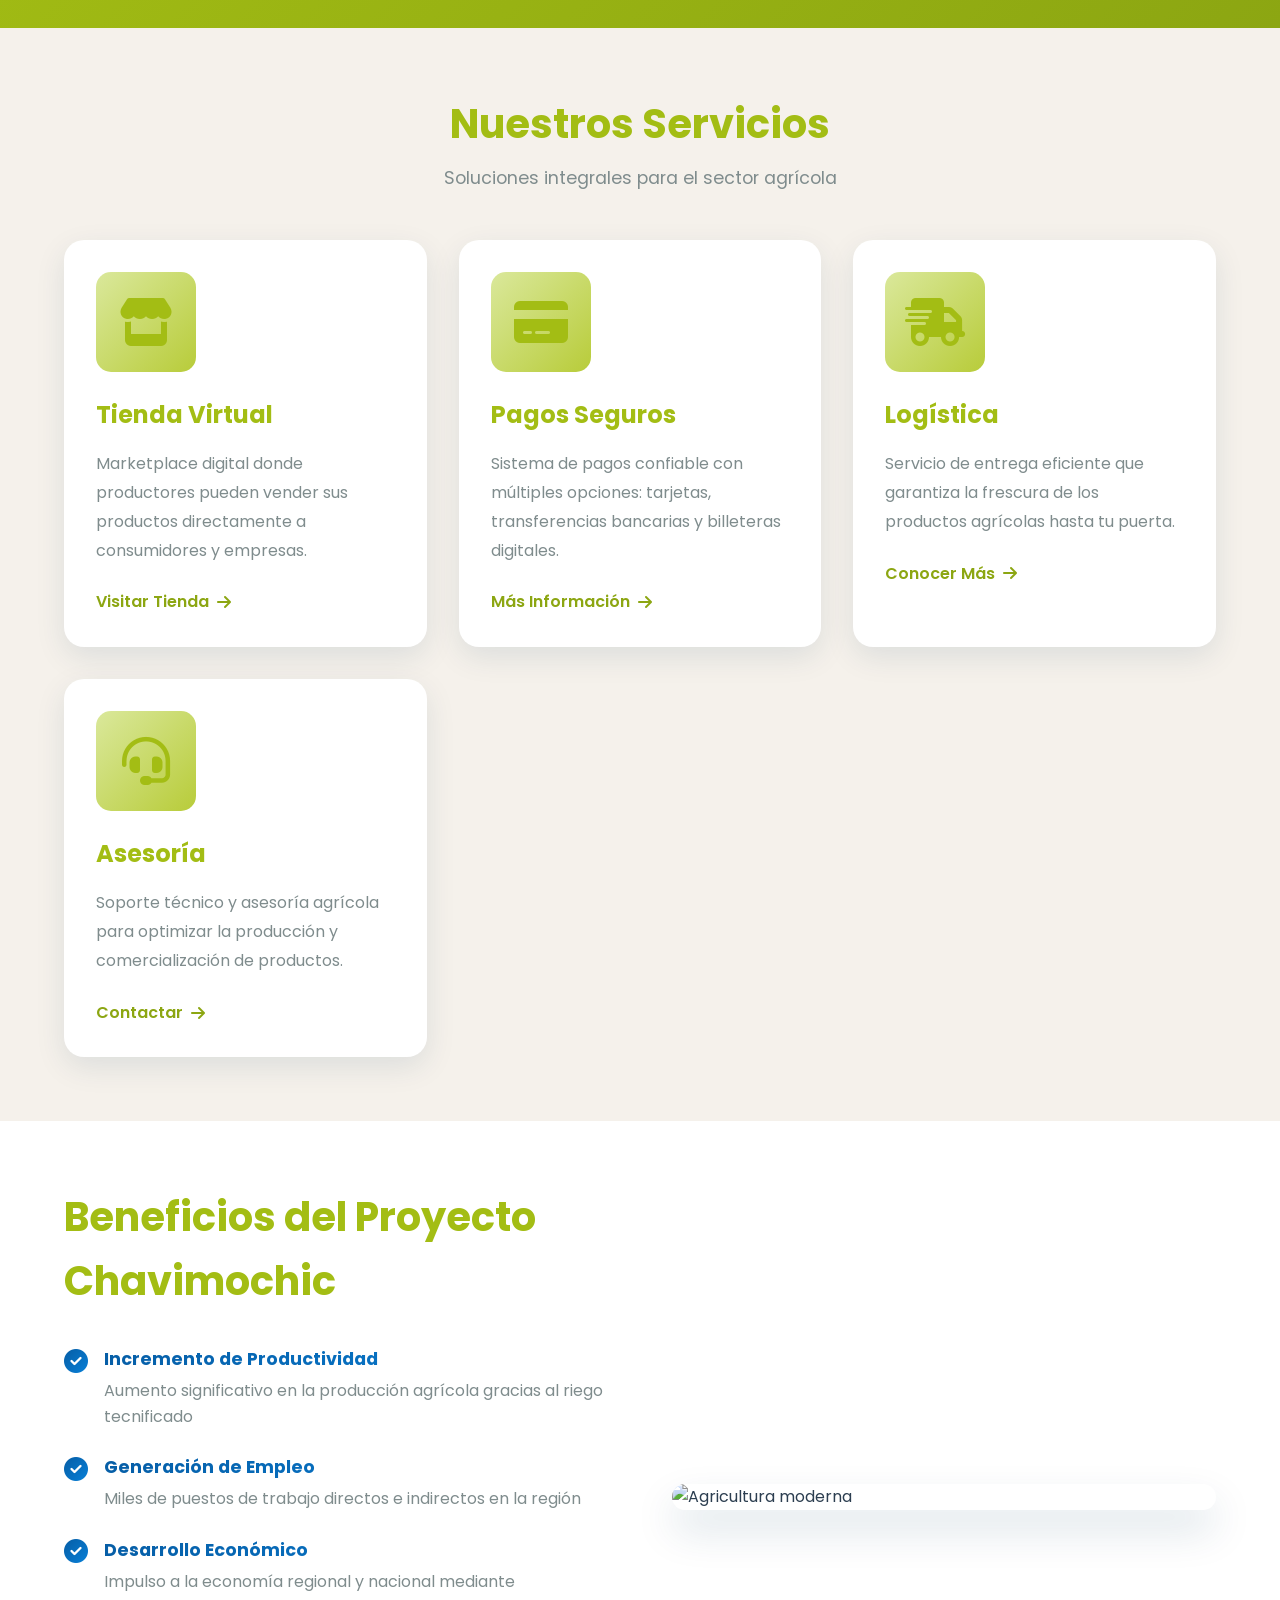
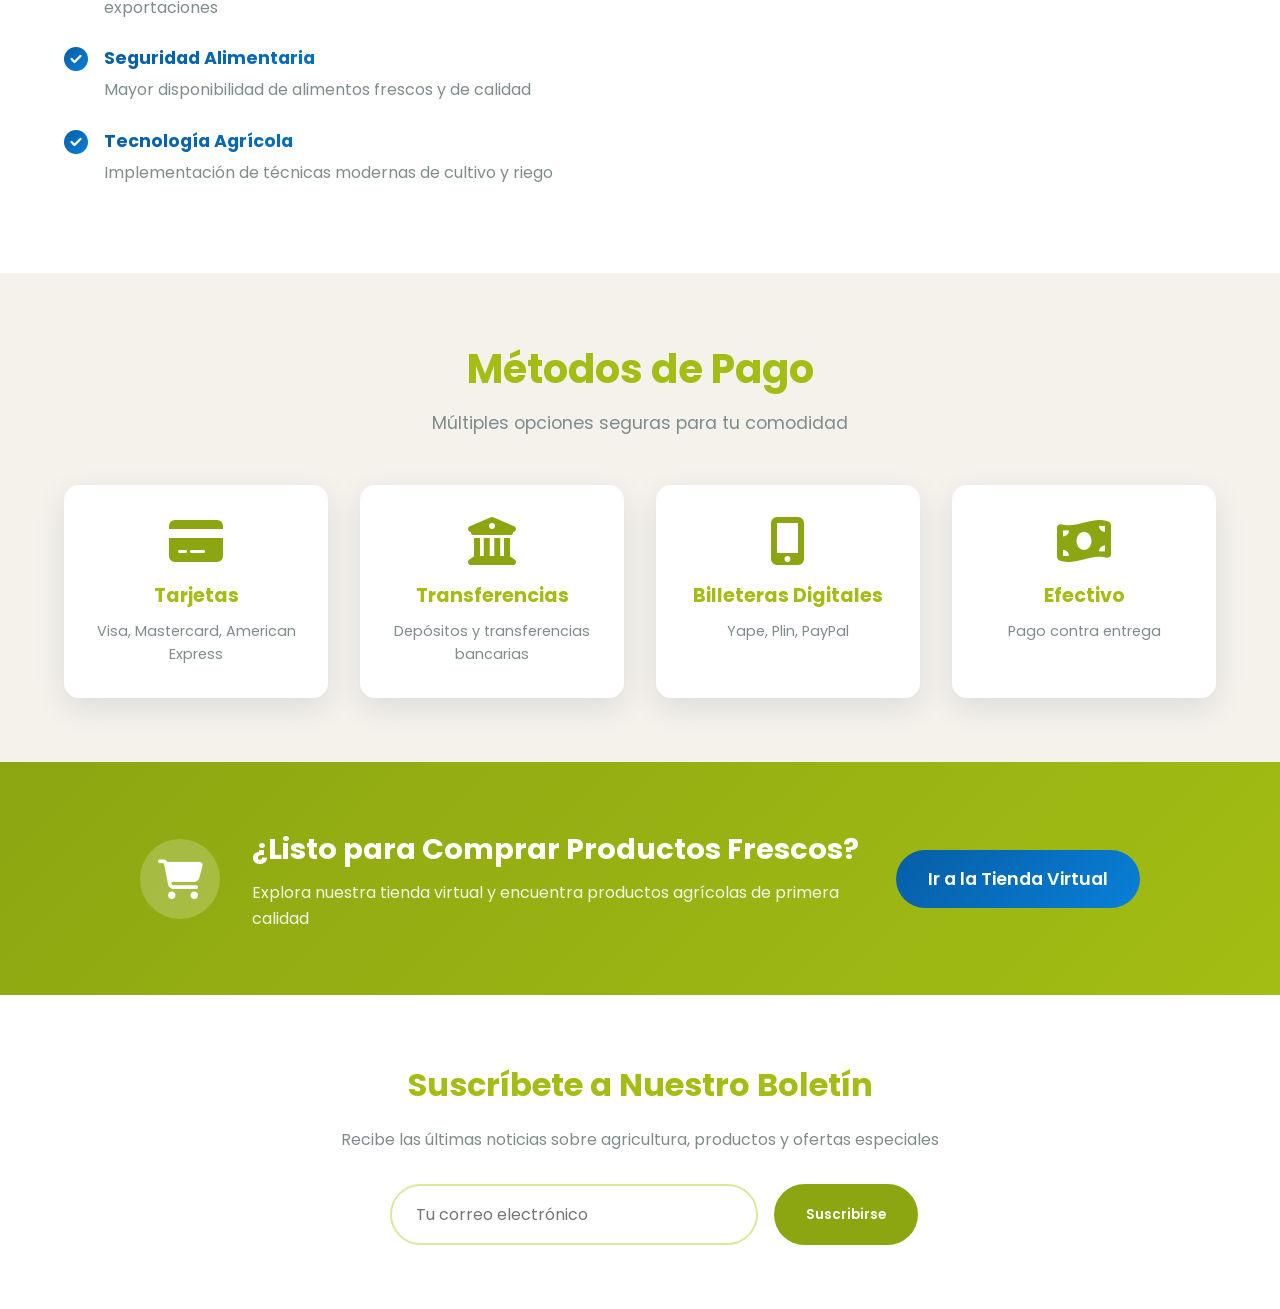
==== commit fa6cd4e2: "Eliminar footer de ambas páginas - Removido footer completo de home.html - Removido footer completo " ====
--- a/home.html
+++ b/home.html
@@ -304,48 +304,6 @@
         </div>
     </section>
 
-    <!-- Footer -->
-    <footer>
-        <div class="footer-content">
-            <div class="footer-section">
-                <h4><i class="fas fa-seedling"></i> Chavimochic Marketplace</h4>
-                <p>Plataforma digital que conecta productores agrícolas con consumidores. Promoviendo el desarrollo sostenible del agro peruano.</p>
-                <div class="social-links">
-                    <a href="#" aria-label="Facebook"><i class="fab fa-facebook-f"></i></a>
-                    <a href="#" aria-label="Instagram"><i class="fab fa-instagram"></i></a>
-                    <a href="#" aria-label="WhatsApp"><i class="fab fa-whatsapp"></i></a>
-                    <a href="#" aria-label="Twitter"><i class="fab fa-twitter"></i></a>
-                    <a href="#" aria-label="YouTube"><i class="fab fa-youtube"></i></a>
-                </div>
-            </div>
-            <div class="footer-section">
-                <h4>Enlaces Rápidos</h4>
-                <a href="home.html">Inicio</a>
-                <a href="index.html">Tienda Virtual</a>
-                <a href="#pagos">Métodos de Pago</a>
-                <a href="#proyecto">Proyecto Chavimochic</a>
-                <a href="#beneficios">Beneficios</a>
-            </div>
-            <div class="footer-section">
-                <h4>Servicios</h4>
-                <a href="index.html">Productos Agrícolas</a>
-                <a href="#">Asesoría Técnica</a>
-                <a href="#">Logística y Entregas</a>
-                <a href="#">Soporte al Cliente</a>
-            </div>
-            <div class="footer-section">
-                <h4>Contacto</h4>
-                <p><i class="fas fa-map-marker-alt"></i> Av. Chavimochic 123, Trujillo - La Libertad, Perú</p>
-                <p><i class="fas fa-phone"></i> +51 123 456 789</p>
-                <p><i class="fas fa-envelope"></i> info@chavimochic-marketplace.pe</p>
-                <p><i class="fas fa-clock"></i> Lun - Dom: 24/7</p>
-            </div>
-        </div>
-        <div class="footer-bottom">
-            <p>&copy; 2025 Chavimochic Marketplace. Todos los derechos reservados. | Proyecto Especial Chavimochic - Gobierno Regional La Libertad</p>
-        </div>
-    </footer>
-
     <!-- Login Modal -->
     <div class="modal-overlay" id="loginModal">
         <div class="modal-content">
--- a/home-styles.css
+++ b/home-styles.css
@@ -1,18 +1,37 @@
 /* ===== CSS Variables ===== */
 :root {
-    --primary-green: #2d5016;
-    --secondary-green: #4a7c23;
-    --light-green: #8bc34a;
-    --accent-green: #c5e1a5;
-    --earth-brown: #5d4e37;
-    --light-brown: #8b7355;
+    /* Colores principales del header azul */
+    --blue-dark: #043b5d;
+    --blue-medium: #065da5;
+    --blue-light: #0880d8;
+    --blue-sky: #4da6ff;
+
+    /* Colores verdes complementarios */
+    --primary-green: #a3bd14;
+    --secondary-green: #8ca612;
+    --light-green: #b8cc3a;
+    --accent-green: #dae89b;
+
+    /* Colores de acento */
+    --gold: #f9a825;
+    --gold-light: #ffc04d;
+
+    /* Colores neutros */
     --cream: #f5f1eb;
-    --wheat: #f9a825;
+    --cream-dark: #e8e4dc;
     --white: #ffffff;
+    --gray-light: #ecf0f1;
+
+    /* Colores de texto */
     --text-dark: #2c3e50;
+    --text-medium: #34495e;
     --text-light: #7f8c8d;
-    --shadow: 0 10px 30px rgba(0, 0, 0, 0.1);
-    --shadow-hover: 0 20px 40px rgba(0, 0, 0, 0.15);
+
+    /* Efectos */
+    --shadow: 0 10px 30px rgba(4, 59, 93, 0.1);
+    --shadow-hover: 0 20px 40px rgba(4, 59, 93, 0.15);
+    --shadow-blue: 0 5px 20px rgba(8, 128, 216, 0.2);
+    --shadow-green: 0 5px 20px rgba(163, 189, 20, 0.2);
     --transition: all 0.3s ease;
 }
 
@@ -61,7 +80,7 @@
 
 /* ===== Top Bar ===== */
 .top-bar {
-    background: var(--primary-green);
+    background: linear-gradient(to right, #043b5d 0%, #065da5 50%, #0880d8 100%);
     color: var(--white);
     padding: 0.5rem 2rem;
     font-size: 0.85rem;
@@ -90,7 +109,7 @@
 }
 
 .top-bar-item i {
-    color: var(--wheat);
+    color: var(--gold);
 }
 
 .top-bar-right {
@@ -105,7 +124,7 @@
 }
 
 .top-bar-link:hover {
-    color: var(--wheat);
+    color: var(--gold-light);
 }
 
 /* ===== Header ===== */
@@ -133,12 +152,12 @@
     gap: 0.5rem;
     font-size: 1.3rem;
     font-weight: 700;
-    color: var(--primary-green);
+    color: var(--blue-dark);
 }
 
 .logo-icon {
     font-size: 1.8rem;
-    color: var(--secondary-green);
+    color: var(--primary-green);
 }
 
 .logo-text {
@@ -197,7 +216,7 @@
 
 .nav-links a.active,
 .nav-links a:hover {
-    color: var(--secondary-green);
+    color: var(--blue-medium);
 }
 
 .nav-links a::after {
@@ -207,7 +226,7 @@
     left: 0;
     width: 0;
     height: 2px;
-    background: var(--secondary-green);
+    background: var(--blue-medium);
     transition: var(--transition);
 }
 
@@ -217,20 +236,21 @@
 }
 
 .login-btn {
-    background: var(--wheat);
+    background: var(--gold);
     padding: 0.8rem 1.5rem;
     border-radius: 50px;
     display: flex;
     align-items: center;
     gap: 0.5rem;
     font-weight: 600;
-    color: var(--primary-green);
+    color: var(--white);
     transition: var(--transition);
 }
 
 .login-btn:hover {
     transform: scale(1.05);
-    box-shadow: 0 5px 15px rgba(249, 168, 37, 0.4);
+    background: var(--gold-light);
+    box-shadow: var(--shadow-blue);
 }
 
 .menu-toggle {
@@ -321,8 +341,8 @@
 }
 
 .hero-btn {
-    background: var(--wheat);
-    color: var(--primary-green);
+    background: linear-gradient(135deg, var(--blue-medium), var(--blue-light));
+    color: var(--white);
     padding: 1rem 2.5rem;
     border-radius: 50px;
     font-size: 1.1rem;
@@ -330,12 +350,13 @@
     cursor: pointer;
     transition: var(--transition);
     font-family: inherit;
+    border: none;
 }
 
 .hero-btn:hover {
     transform: translateY(-3px);
-    box-shadow: 0 10px 20px rgba(0, 0, 0, 0.2);
-    background: var(--white);
+    background: linear-gradient(135deg, var(--blue-light), var(--blue-sky));
+    box-shadow: var(--shadow-blue);
 }
 
 .hero-indicators {
@@ -359,7 +380,7 @@
 }
 
 .hero-indicator.active {
-    background: var(--wheat);
+    background: var(--gold);
     transform: scale(1.2);
 }
 
@@ -409,12 +430,13 @@
 .about-icon {
     width: 80px;
     height: 80px;
-    background: linear-gradient(135deg, var(--primary-green), var(--secondary-green));
+    background: linear-gradient(135deg, var(--blue-medium), var(--blue-light));
     border-radius: 50%;
     display: flex;
     align-items: center;
     justify-content: center;
     margin: 0 auto 1.5rem;
+    box-shadow: var(--shadow-blue);
 }
 
 .about-icon i {
@@ -453,7 +475,7 @@
 .stat-number {
     font-size: 3rem;
     font-weight: 700;
-    color: var(--wheat);
+    color: var(--white);
     margin-bottom: 0.5rem;
 }
 
@@ -490,17 +512,28 @@
 .service-image {
     width: 100px;
     height: 100px;
-    background: var(--accent-green);
+    background: linear-gradient(135deg, var(--accent-green), var(--light-green));
     border-radius: 15px;
     display: flex;
     align-items: center;
     justify-content: center;
     margin-bottom: 1.5rem;
+    transition: var(--transition);
+}
+
+.service-card:hover .service-image {
+    background: linear-gradient(135deg, var(--blue-light), var(--blue-sky));
+    box-shadow: var(--shadow-blue);
 }
 
 .service-image i {
     font-size: 3rem;
     color: var(--primary-green);
+    transition: var(--transition);
+}
+
+.service-card:hover .service-image i {
+    color: var(--white);
 }
 
 .service-card h3 {
@@ -561,14 +594,20 @@
 
 .benefits-list i {
     font-size: 1.5rem;
-    color: var(--secondary-green);
+    background: linear-gradient(135deg, var(--blue-medium), var(--blue-light));
+    -webkit-background-clip: text;
+    -webkit-text-fill-color: transparent;
+    background-clip: text;
     flex-shrink: 0;
     margin-top: 0.2rem;
 }
 
 .benefits-list strong {
     display: block;
-    color: var(--primary-green);
+    background: linear-gradient(135deg, var(--blue-medium), var(--blue-light));
+    -webkit-background-clip: text;
+    -webkit-text-fill-color: transparent;
+    background-clip: text;
     font-size: 1.1rem;
     margin-bottom: 0.3rem;
 }
@@ -673,8 +712,8 @@
 }
 
 .cta-btn {
-    background: var(--wheat);
-    color: var(--primary-green);
+    background: linear-gradient(135deg, var(--blue-medium), var(--blue-light));
+    color: var(--white);
     padding: 1rem 2rem;
     border-radius: 50px;
     font-size: 1.1rem;
@@ -684,9 +723,9 @@
 }
 
 .cta-btn:hover {
-    background: var(--white);
+    background: linear-gradient(135deg, var(--blue-light), var(--blue-sky));
     transform: translateY(-3px);
-    box-shadow: 0 10px 20px rgba(0, 0, 0, 0.2);
+    box-shadow: var(--shadow-blue);
 }
 
 /* ===== Newsletter Section ===== */
@@ -769,7 +808,10 @@
 .footer-section h4 {
     font-size: 1.2rem;
     margin-bottom: 1rem;
-    color: var(--wheat);
+    background: linear-gradient(135deg, var(--blue-medium), var(--blue-light));
+    -webkit-background-clip: text;
+    -webkit-text-fill-color: transparent;
+    background-clip: text;
 }
 
 .footer-section p,
@@ -781,7 +823,10 @@
 }
 
 .footer-section a:hover {
-    color: var(--wheat);
+    background: linear-gradient(135deg, var(--blue-light), var(--blue-sky));
+    -webkit-background-clip: text;
+    -webkit-text-fill-color: transparent;
+    background-clip: text;
     padding-left: 5px;
 }
 
@@ -804,8 +849,8 @@
 }
 
 .social-links a:hover {
-    background: var(--wheat);
-    color: var(--primary-green);
+    background: linear-gradient(135deg, var(--blue-medium), var(--blue-light));
+    color: var(--white);
     transform: translateY(-3px);
 }
 
